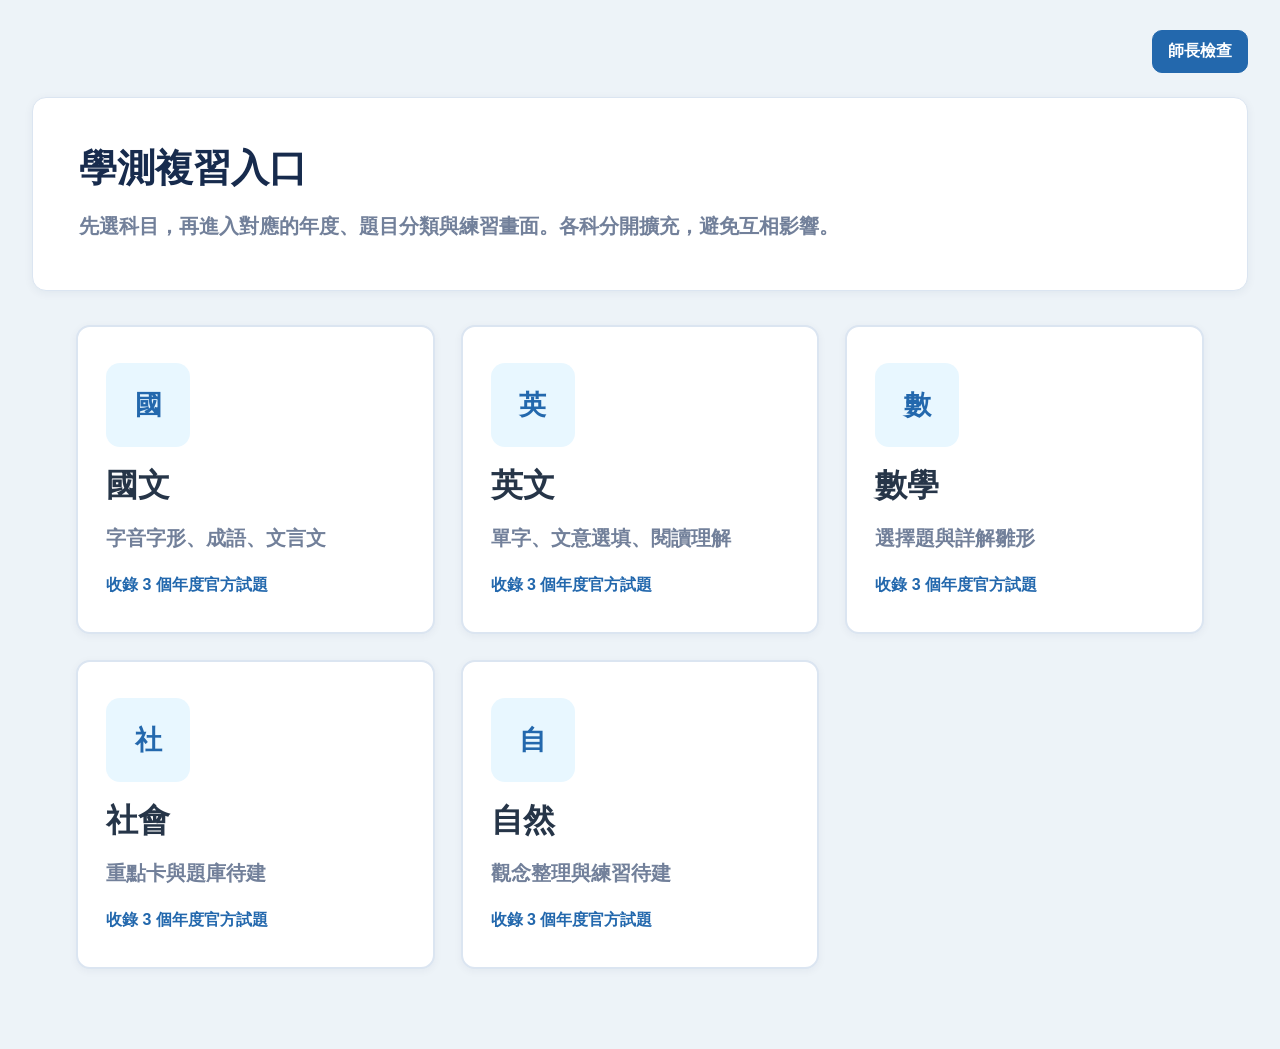
==== public/index.html @ d4966f6a "Add 114 Math A answer card" ====
<!DOCTYPE html>
<html lang="zh-TW">
<head>
  <meta charset="UTF-8">
  <meta name="viewport" content="width=device-width, initial-scale=1.0">
  <title>高三學測歷屆考題</title>
  <link rel="icon" href="data:,">
  <link rel="stylesheet" href="../src/style.css?v=20260713a">
</head>
<body>
  <main class="app-shell">
    <nav class="top-actions" aria-label="頁面操作">
      <button id="homeButton" type="button">首頁</button>
      <button id="backButton" type="button">上一頁</button>
      <button id="teacherButton" type="button">師長檢查</button>
    </nav>

    <section class="screen-card">
      <header class="screen-header" id="screenHeader"></header>
      <section class="screen-body" id="screenBody"></section>
    </section>
  </main>

  <script src="../src/exam-files.js?v=20260710c"></script>
  <script src="../src/question-bank/115-chinese.js?v=20260710c"></script>
  <script src="../src/question-bank/114-chinese.js?v=20260710c"></script>
  <script src="../src/question-bank/113-chinese.js?v=20260713a"></script>
  <script src="../src/question-bank/113-english.js?v=20260710c"></script>
  <script src="../src/question-bank/114-english.js?v=20260710c"></script>
  <script src="../src/question-bank/115-english.js?v=20260713a"></script>
  <script src="../src/question-bank/115-matha.js?v=20260710c"></script>
  <script src="../src/question-bank/114-matha.js?v=20260713a"></script>
  <script src="../src/question-bank/115-social.js?v=20260710c"></script>
  <script src="../src/question-bank/115-natural.js?v=20260710c"></script>
  <script src="../src/app.js?v=20260710c"></script>
</body>
</html>
---- src/style.css ----
:root {
  --ink: #172b4d;
  --text: #263548;
  --muted: #72809a;
  --blue: #2368ad;
  --blue-light: #e8f7ff;
  --blue-line: #7bc7f7;
  --line: #dbe5f1;
  --panel: #ffffff;
  --bg: #edf3f8;
  --green: #087f5b;
  --red: #b42318;
  --red-bg: #fff1f0;
}

* {
  box-sizing: border-box;
}

body {
  margin: 0;
  min-height: 100vh;
  background: var(--bg);
  color: var(--text);
  font-family: -apple-system, BlinkMacSystemFont, "Segoe UI", "Noto Sans TC", sans-serif;
}

button,
input {
  font: inherit;
}

button {
  cursor: pointer;
}

.app-shell {
  width: min(1580px, calc(100% - 64px));
  margin: 20px auto 40px;
}

.top-actions {
  position: sticky;
  top: 0;
  z-index: 30;
  display: flex;
  justify-content: flex-end;
  gap: 10px;
  margin-bottom: 14px;
  padding: 10px 0;
  background: var(--bg);
}

.top-actions button,
.primary-btn,
.secondary-btn {
  border-radius: 10px;
  border: 1px solid var(--line);
  background: white;
  color: var(--ink);
  padding: 10px 15px;
  font-weight: 900;
}

#teacherButton,
.primary-btn {
  border-color: var(--blue);
  background: var(--blue);
  color: white;
}

.screen-card {
  min-height: calc(100vh - 80px);
}

.screen-header {
  background: var(--panel);
  border: 1px solid var(--line);
  border-radius: 14px;
  box-shadow: 0 2px 10px rgba(23, 43, 77, 0.06);
  padding: 48px 46px;
  margin-bottom: 34px;
}

.screen-header h1 {
  margin: 0 0 20px;
  color: var(--ink);
  font-size: clamp(2rem, 3vw, 2.85rem);
  line-height: 1.15;
  font-weight: 950;
  letter-spacing: 0;
}

.screen-header p {
  margin: 0;
  color: var(--muted);
  font-size: clamp(1.1rem, 1.6vw, 1.55rem);
  line-height: 1.55;
  font-weight: 750;
}

.screen-body {
  padding: 0 44px 40px;
}

.breadcrumb {
  color: var(--muted);
  font-weight: 850;
  margin-bottom: 18px;
}

.entry-grid {
  display: grid;
  gap: 26px;
}

.entry-grid.subjects {
  grid-template-columns: repeat(3, minmax(260px, 1fr));
}

.entry-grid.years,
.entry-grid.categories {
  grid-template-columns: repeat(3, minmax(240px, 1fr));
}

.entry-card {
  min-height: 282px;
  text-align: left;
  display: grid;
  align-content: start;
  gap: 20px;
  border: 2px solid var(--line);
  border-radius: 14px;
  background: white;
  box-shadow: 0 2px 8px rgba(23, 43, 77, 0.05);
  padding: 36px 28px;
}

.entry-card:hover,
.entry-card:focus {
  outline: none;
  border-color: var(--blue-line);
  background: #f9fdff;
  box-shadow: 0 8px 22px rgba(35, 104, 173, 0.12);
}

.card-icon {
  width: 84px;
  height: 84px;
  display: grid;
  place-items: center;
  border-radius: 14px;
  background: var(--blue-light);
  color: var(--blue);
  font-size: 1.7rem;
  font-weight: 950;
}

.entry-card strong {
  color: var(--text);
  font-size: 2rem;
  line-height: 1.15;
  font-weight: 950;
}

.entry-card span:not(.card-icon),
.entry-card small {
  color: var(--muted);
  font-size: 1.25rem;
  line-height: 1.45;
  font-weight: 750;
}

.entry-card small {
  align-self: end;
  color: var(--blue);
  font-size: 1rem;
}

.source-strip {
  margin-top: 28px;
}

.source-strip h2 {
  margin: 0 0 12px;
  color: var(--ink);
  font-size: 1.25rem;
}

.pdf-grid {
  display: grid;
  grid-template-columns: repeat(auto-fit, minmax(220px, 1fr));
  gap: 12px;
}

.pdf-card {
  display: grid;
  gap: 6px;
  border: 1px solid var(--line);
  border-radius: 10px;
  background: white;
  padding: 14px;
  color: inherit;
  text-decoration: none;
}

.pdf-card span {
  color: var(--blue);
  font-weight: 900;
  font-size: 0.82rem;
}

.pdf-card strong {
  color: var(--text);
  font-size: 0.96rem;
  line-height: 1.35;
}

.pdf-card small {
  color: var(--muted);
  font-weight: 800;
}

.question-list,
.report-list,
.wrong-list,
.manual-list {
  display: grid;
  gap: 16px;
}

.question-card,
.visual-question-group,
.result-panel,
.stat-card,
.report-row,
.empty {
  border: 1px solid var(--line);
  border-radius: 14px;
  background: white;
  box-shadow: 0 2px 8px rgba(23, 43, 77, 0.05);
}

.question-card {
  margin: 0;
  padding: 22px;
}

.visual-question-group {
  padding: 22px;
}

.visual-answer-layout {
  display: grid;
  grid-template-columns: minmax(0, 1fr) minmax(230px, 300px);
  gap: 18px;
  align-items: start;
}

.visual-group-header {
  display: flex;
  justify-content: space-between;
  align-items: baseline;
  gap: 14px;
  margin-bottom: 14px;
}

.visual-group-header h2 {
  margin: 0;
  color: var(--ink);
  font-size: 1.25rem;
}

.visual-group-header span {
  color: var(--muted);
  font-weight: 850;
}

.official-image-list {
  display: grid;
  gap: 14px;
}

.official-page-image {
  width: 100%;
  height: auto;
  display: block;
  border: 1px solid var(--line);
  border-radius: 10px;
  background: white;
}

.answer-card {
  position: sticky;
  top: 72px;
  border: 1px solid var(--line);
  border-radius: 12px;
  background: #f8fbff;
  padding: 16px;
}

.answer-card h3 {
  margin: 0 0 12px;
  color: var(--ink);
  font-size: 1.1rem;
}

.answer-row {
  display: grid;
  gap: 9px;
  align-items: center;
  border-top: 1px solid var(--line);
  padding: 12px 0;
}

.answer-row:first-of-type {
  border-top: 0;
}

.answer-row > strong {
  color: var(--blue);
  font-size: 1.15rem;
}

.answer-options {
  display: grid;
  grid-template-columns: repeat(auto-fit, minmax(48px, 1fr));
  gap: 8px;
}

.answer-options label {
  display: inline-flex;
  align-items: center;
  justify-content: center;
  gap: 6px;
  border: 1px solid var(--line);
  border-radius: 999px;
  background: white;
  padding: 7px 12px;
  color: var(--text);
  font-weight: 900;
}

.answer-row-written {
  gap: 10px;
}

.written-answer {
  display: grid;
  gap: 8px;
}

.written-answer span {
  color: var(--muted);
  font-size: 0.9rem;
  font-weight: 850;
}

.written-answer textarea {
  width: 100%;
  min-height: 108px;
  resize: vertical;
  border: 1px solid var(--line);
  border-radius: 10px;
  background: white;
  color: var(--text);
  padding: 10px;
  font: inherit;
  line-height: 1.45;
}

.question-card legend {
  color: var(--blue);
  font-size: 1.05rem;
  font-weight: 950;
  padding: 0 8px;
}

.question-card p {
  margin: 4px 0 18px;
  color: var(--text);
  font-size: 1.2rem;
  line-height: 1.55;
  font-weight: 850;
  overflow-wrap: anywhere;
}

.official-question {
  margin: 4px 0 18px;
  color: var(--text);
  font-family: inherit;
  font-size: 1.02rem;
  line-height: 1.72;
  font-weight: 720;
  white-space: pre-wrap;
  word-break: break-word;
}

.option-list {
  display: grid;
  grid-template-columns: repeat(2, minmax(180px, 1fr));
  gap: 10px;
}

.option-row {
  display: flex;
  gap: 10px;
  align-items: flex-start;
  border: 1px solid var(--line);
  border-radius: 10px;
  background: #fbfdff;
  color: var(--text);
  padding: 12px;
  font-size: 1rem;
  font-weight: 750;
}

.option-row input {
  margin-top: 5px;
}

.practice-actions {
  display: flex;
  gap: 12px;
  margin-top: 18px;
}

.result-panel {
  margin-top: 18px;
  padding: 20px;
}

.result-score {
  display: flex;
  align-items: baseline;
  gap: 14px;
  margin-bottom: 14px;
}

.result-score strong {
  color: var(--blue);
  font-size: 2rem;
}

.result-score span {
  color: var(--muted);
  font-weight: 850;
}

.wrong-card,
.manual-card {
  display: grid;
  gap: 6px;
  border-radius: 10px;
  padding: 14px;
  font-weight: 850;
}

.wrong-card {
  border: 1px solid #ffc9c9;
  background: var(--red-bg);
  color: var(--red);
}

.manual-card {
  border: 1px solid #b7dcff;
  background: #eef7ff;
  color: var(--blue);
}

.wrong-card strong,
.manual-card strong {
  color: var(--text);
}

.stats-grid {
  display: grid;
  grid-template-columns: repeat(3, 1fr);
  gap: 18px;
  margin-bottom: 22px;
}

.stat-card {
  display: grid;
  gap: 8px;
  padding: 24px;
}

.stat-card span {
  color: var(--muted);
  font-weight: 900;
}

.stat-card strong {
  color: var(--blue);
  font-size: 2.2rem;
  line-height: 1;
}

.stat-card small {
  color: var(--text);
  font-weight: 850;
}

.report-row {
  display: flex;
  justify-content: space-between;
  gap: 18px;
  align-items: center;
  padding: 18px;
}

.report-row div:first-child {
  display: grid;
  gap: 6px;
}

.report-row strong {
  color: var(--text);
  font-size: 1.05rem;
}

.report-row span {
  color: var(--muted);
  font-weight: 750;
}

.status-done,
.status-open {
  flex: 0 0 auto;
  border-radius: 999px;
  padding: 8px 12px;
  font-weight: 950;
}

.status-done {
  background: #e7f8f1;
  color: var(--green);
}

.status-open {
  background: #eef2f7;
  color: var(--muted);
}

.danger {
  margin-top: 18px;
  color: var(--red);
}

.empty {
  padding: 36px;
  color: var(--muted);
  font-weight: 850;
  text-align: center;
}

[hidden] {
  display: none !important;
}

@media (max-width: 1040px) {
  .entry-grid.subjects,
  .entry-grid.years,
  .entry-grid.categories,
  .stats-grid {
    grid-template-columns: repeat(2, minmax(220px, 1fr));
  }
}

@media (max-width: 920px) and (orientation: landscape) {
  .visual-answer-layout {
    grid-template-columns: minmax(0, 1fr) 220px;
  }

  .answer-card {
    top: 72px;
    padding: 12px;
  }

  .answer-options {
    grid-template-columns: repeat(2, minmax(44px, 1fr));
  }
}

@media (max-width: 720px) {
  .app-shell {
    width: min(100% - 28px, 680px);
    margin-top: 14px;
  }

  .top-actions,
  .practice-actions,
  .report-row,
  .result-score {
    display: grid;
  }

  .top-actions {
    padding: 8px 0;
  }

  .top-actions button,
  .primary-btn,
  .secondary-btn {
    width: 100%;
  }

  .screen-header {
    padding: 28px 22px;
    margin-bottom: 22px;
  }

  .screen-body {
    padding: 0 0 28px;
  }

  .entry-grid.subjects,
  .entry-grid.years,
  .entry-grid.categories,
  .stats-grid,
  .option-list,
  .visual-answer-layout {
    grid-template-columns: 1fr;
  }

  .answer-card {
    position: static;
  }

  .entry-card {
    min-height: 210px;
  }
}

@media (max-width: 720px) and (orientation: landscape) {
  .visual-answer-layout {
    grid-template-columns: minmax(0, 1fr) 210px;
  }

  .answer-card {
    position: sticky;
    top: 72px;
  }
}

/* ===== 英文題組 / 共用文章 / 字庫 / 圖片選項（build_113_english_questions 產出的題庫） ===== */
.exam-block {
  border: 1px solid var(--line);
  border-radius: 14px;
  background: var(--panel);
  padding: 16px;
  margin: 0 0 18px;
}

.exam-block-title {
  font-size: 1.05rem;
  font-weight: 900;
  color: var(--blue);
  padding: 4px 4px 12px;
  border-bottom: 2px solid var(--blue-line);
  margin-bottom: 14px;
}

.exam-shared {
  position: sticky;
  top: 72px;
  z-index: 3;
  max-height: 46vh;
  overflow: auto;
  background: var(--blue-light);
  border: 1px solid var(--blue-line);
  border-radius: 12px;
  padding: 14px 16px;
  margin-bottom: 16px;
}

.exam-passage {
  white-space: pre-wrap;
  line-height: 1.85;
  font-size: 1rem;
  color: var(--text);
}

.exam-passage .exam-blank {
  display: inline-block;
  min-width: 30px;
  text-align: center;
  padding: 0 5px;
  margin: 0 1px;
  font-weight: 800;
  color: var(--blue);
  border-bottom: 2px solid var(--blue);
}

.exam-bank {
  margin-top: 12px;
  padding-top: 10px;
  border-top: 1px dashed var(--blue-line);
  display: grid;
  grid-template-columns: repeat(auto-fill, minmax(160px, 1fr));
  gap: 4px 16px;
  font-size: 0.95rem;
}

.exam-bank-label {
  grid-column: 1 / -1;
  font-weight: 800;
  color: var(--blue);
}

.exam-bank b {
  color: var(--blue);
}

.exam-shared-scroll {
  overflow: auto;
}

.exam-passage-image {
  display: block;
  width: 100%;
  height: auto;
  border-radius: 8px;
}

.exam-questions {
  display: grid;
  gap: 14px;
}

.exam-question {
  border-radius: 12px;
}

.exam-multi-hint {
  color: var(--red);
  font-size: 0.85rem;
  font-weight: 800;
  margin-left: 6px;
}

.exam-stem {
  white-space: pre-wrap;
  overflow-wrap: anywhere;
}

.option-row span,
.question-card legend {
  overflow-wrap: anywhere;
}

.option-image-row {
  align-items: center;
}

.option-image-row .opt-key {
  font-weight: 900;
  color: var(--blue);
  min-width: 20px;
}

.option-image {
  width: min(260px, 70vw);
  height: auto;
  border: 1px solid var(--line);
  border-radius: 8px;
}

@media (max-width: 640px) {
  .exam-shared { max-height: 40vh; }
  .option-image { width: 80vw; }
  .exam-bank { grid-template-columns: 1fr 1fr; }
}

/* grid 子項 min-width:auto 會被長內容撐開，強制可縮，避免手機橫向溢出 */
.exam-block,
.exam-shared,
.exam-questions,
.exam-question,
.option-list {
  min-width: 0;
}

/* 圖片選項改為字母在上、圖片在下堆疊，圖片限縮在卡片內，避免手機溢出 */
.option-image-row {
  flex-direction: column;
  align-items: flex-start;
  gap: 8px;
}
.option-image {
  width: auto;
  max-width: 100%;
}
@media (max-width: 640px) {
  .option-image { width: auto; max-width: 100%; }
}

/* ===== 數學題（圖片題＋(1)-(5)選項＋選填數字格） ===== */
.exam-q-image {
  display: block;
  width: 100%;
  max-width: 720px;
  height: auto;
  border: 1px solid var(--line);
  border-radius: 8px;
  background: #fff;
  margin: 4px 0 14px;
}

/* (1)-(5) 選項改為橫向排列的方塊 */
.exam-question .option-list:has(.option-choice-num) {
  display: flex;
  flex-wrap: wrap;
  gap: 10px;
}
.option-choice-num {
  flex: 0 0 auto;
  min-width: 66px;
  justify-content: center;
  padding: 10px 14px;
}
.option-choice-num .k {
  font-weight: 800;
  color: var(--blue);
  font-size: 1.05rem;
}

/* 選填數字格 */
.fill-row {
  display: flex;
  flex-wrap: wrap;
  gap: 14px;
  margin-top: 6px;
}
.fill-box {
  display: flex;
  flex-direction: column;
  align-items: center;
  gap: 6px;
}
.fill-label {
  font-size: 0.85rem;
  color: var(--muted);
  font-weight: 700;
}
.fill-box input {
  width: 56px;
  height: 56px;
  text-align: center;
  font-size: 1.5rem;
  font-weight: 800;
  color: var(--ink);
  border: 2px solid var(--blue-line);
  border-radius: 10px;
  background: #fff;
}
.fill-box input:focus {
  outline: none;
  border-color: var(--blue);
  background: var(--blue-light);
}

/* 單欄 grid 欄寬綁定容器，避免寬圖（數學題目圖）把版面撐爆 */
.exam-questions {
  grid-template-columns: minmax(0, 1fr);
}

/* 外層作答表單 grid 欄寬也綁定容器（含寬圖時不外溢） */
.question-list {
  grid-template-columns: minmax(0, 1fr);
}

/* ===== 手寫題（列出題目，不作答） ===== */
.exam-handwritten {
  background: #fffdf3;
  border-color: #e6d9a8;
}
.handwritten-badge {
  display: inline-block;
  margin-left: 10px;
  padding: 2px 10px;
  border-radius: 999px;
  background: #f5e6b8;
  color: #7a5c00;
  font-size: 0.78rem;
  font-weight: 800;
  vertical-align: middle;
}
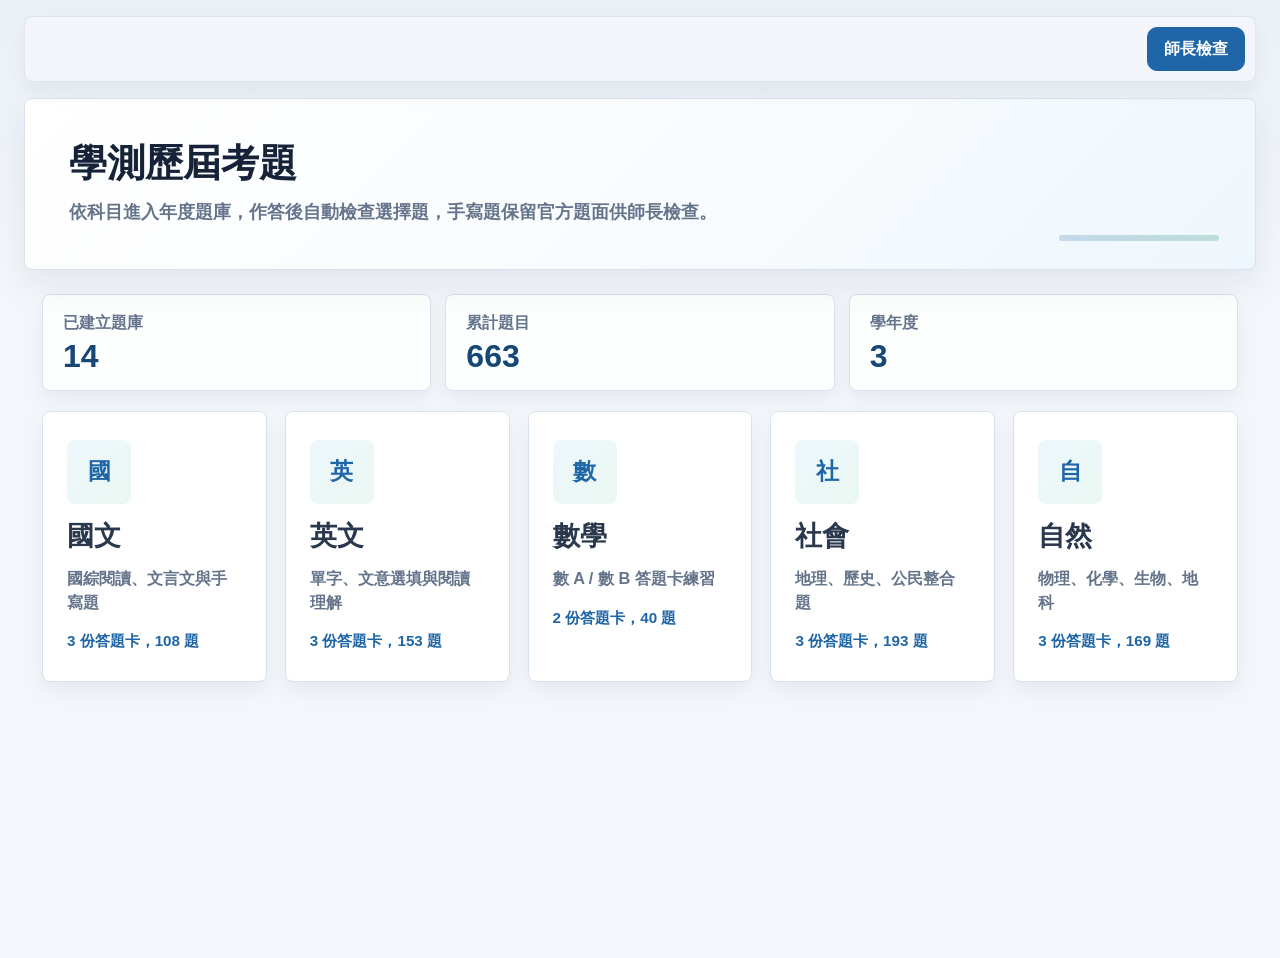
==== commit 7d1321be: "Polish quiz interface" ====
--- a/public/index.html
+++ b/public/index.html
@@ -5,7 +5,7 @@
   <meta name="viewport" content="width=device-width, initial-scale=1.0">
   <title>高三學測歷屆考題</title>
   <link rel="icon" href="data:,">
-  <link rel="stylesheet" href="../src/style.css?v=20260713a">
+  <link rel="stylesheet" href="../src/style.css?v=20260714b">
 </head>
 <body>
   <main class="app-shell">
@@ -31,7 +31,11 @@
   <script src="../src/question-bank/115-matha.js?v=20260710c"></script>
   <script src="../src/question-bank/114-matha.js?v=20260713a"></script>
   <script src="../src/question-bank/115-social.js?v=20260710c"></script>
+  <script src="../src/question-bank/114-social.js?v=20260713a"></script>
+  <script src="../src/question-bank/113-social.js?v=20260713a"></script>
+  <script src="../src/question-bank/113-natural.js?v=20260714a"></script>
+  <script src="../src/question-bank/114-natural.js?v=20260713a"></script>
   <script src="../src/question-bank/115-natural.js?v=20260710c"></script>
-  <script src="../src/app.js?v=20260710c"></script>
+  <script src="../src/app.js?v=20260714b"></script>
 </body>
 </html>
--- a/src/style.css
+++ b/src/style.css
@@ -1,16 +1,23 @@
 :root {
-  --ink: #172b4d;
-  --text: #263548;
-  --muted: #72809a;
-  --blue: #2368ad;
-  --blue-light: #e8f7ff;
-  --blue-line: #7bc7f7;
-  --line: #dbe5f1;
+  --ink: #152238;
+  --text: #29384d;
+  --muted: #65748b;
+  --blue: #1f66a8;
+  --blue-dark: #154876;
+  --blue-light: #eef7fd;
+  --blue-line: #8bc5ef;
+  --line: #d8e2ee;
   --panel: #ffffff;
-  --bg: #edf3f8;
+  --bg: #f3f6fa;
   --green: #087f5b;
+  --green-light: #eaf8f2;
+  --amber: #a16207;
+  --amber-light: #fff7df;
   --red: #b42318;
   --red-bg: #fff1f0;
+  --shadow: 0 14px 36px rgba(21, 34, 56, 0.08);
+  --shadow-soft: 0 8px 20px rgba(21, 34, 56, 0.06);
+  --radius: 8px;
 }
 
 * {
@@ -20,7 +27,9 @@
 body {
   margin: 0;
   min-height: 100vh;
-  background: var(--bg);
+  background:
+    linear-gradient(180deg, #eaf1f7 0, var(--bg) 260px),
+    var(--bg);
   color: var(--text);
   font-family: -apple-system, BlinkMacSystemFont, "Segoe UI", "Noto Sans TC", sans-serif;
 }
@@ -35,8 +44,8 @@
 }
 
 .app-shell {
-  width: min(1580px, calc(100% - 64px));
-  margin: 20px auto 40px;
+  width: min(1500px, calc(100% - 48px));
+  margin: 16px auto 40px;
 }
 
 .top-actions {
@@ -46,9 +55,13 @@
   display: flex;
   justify-content: flex-end;
   gap: 10px;
-  margin-bottom: 14px;
-  padding: 10px 0;
-  background: var(--bg);
+  margin-bottom: 16px;
+  padding: 10px;
+  background: rgba(243, 246, 250, 0.92);
+  border: 1px solid rgba(216, 226, 238, 0.8);
+  border-radius: var(--radius);
+  backdrop-filter: blur(12px);
+  box-shadow: var(--shadow-soft);
 }
 
 .top-actions button,
@@ -58,8 +71,9 @@
   border: 1px solid var(--line);
   background: white;
   color: var(--ink);
-  padding: 10px 15px;
+  padding: 10px 16px;
   font-weight: 900;
+  min-height: 44px;
 }
 
 #teacherButton,
@@ -74,48 +88,98 @@
 }
 
 .screen-header {
-  background: var(--panel);
-  border: 1px solid var(--line);
-  border-radius: 14px;
-  box-shadow: 0 2px 10px rgba(23, 43, 77, 0.06);
-  padding: 48px 46px;
-  margin-bottom: 34px;
+  position: relative;
+  overflow: hidden;
+  background: linear-gradient(135deg, #ffffff 0%, #f8fbfe 58%, #eef7fd 100%);
+  border: 1px solid var(--line);
+  border-radius: var(--radius);
+  box-shadow: var(--shadow);
+  padding: 42px 44px;
+  margin-bottom: 24px;
+}
+
+.screen-header::after {
+  content: "";
+  position: absolute;
+  right: 36px;
+  bottom: 28px;
+  width: 160px;
+  height: 6px;
+  border-radius: 999px;
+  background: linear-gradient(90deg, var(--blue), var(--green));
+  opacity: 0.22;
 }
 
 .screen-header h1 {
-  margin: 0 0 20px;
+  position: relative;
+  margin: 0 0 14px;
   color: var(--ink);
-  font-size: clamp(2rem, 3vw, 2.85rem);
+  font-size: clamp(2rem, 3vw, 2.65rem);
   line-height: 1.15;
   font-weight: 950;
   letter-spacing: 0;
 }
 
 .screen-header p {
+  position: relative;
   margin: 0;
   color: var(--muted);
-  font-size: clamp(1.1rem, 1.6vw, 1.55rem);
+  font-size: clamp(1rem, 1.4vw, 1.28rem);
   line-height: 1.55;
   font-weight: 750;
+  max-width: 980px;
 }
 
 .screen-body {
-  padding: 0 44px 40px;
+  padding: 0 18px 40px;
 }
 
 .breadcrumb {
   color: var(--muted);
   font-weight: 850;
-  margin-bottom: 18px;
+  margin-bottom: 16px;
+}
+
+.overview-strip,
+.practice-summary {
+  display: grid;
+  grid-template-columns: repeat(3, minmax(150px, 1fr));
+  gap: 14px;
+  margin-bottom: 20px;
+}
+
+.overview-strip article,
+.practice-summary article {
+  display: grid;
+  gap: 6px;
+  min-height: 96px;
+  border: 1px solid var(--line);
+  border-radius: var(--radius);
+  background: rgba(255, 255, 255, 0.88);
+  box-shadow: var(--shadow-soft);
+  padding: 18px 20px;
+}
+
+.overview-strip span,
+.practice-summary span {
+  color: var(--muted);
+  font-weight: 900;
+}
+
+.overview-strip strong,
+.practice-summary strong {
+  color: var(--blue-dark);
+  font-size: 2rem;
+  line-height: 1;
 }
 
 .entry-grid {
   display: grid;
-  gap: 26px;
+  gap: 18px;
 }
 
 .entry-grid.subjects {
-  grid-template-columns: repeat(3, minmax(260px, 1fr));
+  grid-template-columns: repeat(5, minmax(170px, 1fr));
 }
 
 .entry-grid.years,
@@ -124,16 +188,17 @@
 }
 
 .entry-card {
-  min-height: 282px;
+  min-height: 232px;
   text-align: left;
   display: grid;
   align-content: start;
-  gap: 20px;
-  border: 2px solid var(--line);
-  border-radius: 14px;
+  gap: 16px;
+  border: 1px solid var(--line);
+  border-radius: var(--radius);
   background: white;
-  box-shadow: 0 2px 8px rgba(23, 43, 77, 0.05);
-  padding: 36px 28px;
+  box-shadow: var(--shadow-soft);
+  padding: 28px 24px;
+  transition: transform 140ms ease, box-shadow 140ms ease, border-color 140ms ease;
 }
 
 .entry-card:hover,
@@ -141,24 +206,25 @@
   outline: none;
   border-color: var(--blue-line);
   background: #f9fdff;
-  box-shadow: 0 8px 22px rgba(35, 104, 173, 0.12);
+  box-shadow: 0 18px 34px rgba(31, 102, 168, 0.14);
+  transform: translateY(-2px);
 }
 
 .card-icon {
-  width: 84px;
-  height: 84px;
+  width: 64px;
+  height: 64px;
   display: grid;
   place-items: center;
-  border-radius: 14px;
-  background: var(--blue-light);
-  color: var(--blue);
+  border-radius: var(--radius);
+  background: linear-gradient(135deg, var(--blue-light), var(--green-light));
+  color: var(--blue);
+  font-size: 1.45rem;
+  font-weight: 950;
+}
+
+.entry-card strong {
+  color: var(--text);
   font-size: 1.7rem;
-  font-weight: 950;
-}
-
-.entry-card strong {
-  color: var(--text);
-  font-size: 2rem;
   line-height: 1.15;
   font-weight: 950;
 }
@@ -166,7 +232,7 @@
 .entry-card span:not(.card-icon),
 .entry-card small {
   color: var(--muted);
-  font-size: 1.25rem;
+  font-size: 1.02rem;
   line-height: 1.45;
   font-weight: 750;
 }
@@ -174,7 +240,7 @@
 .entry-card small {
   align-self: end;
   color: var(--blue);
-  font-size: 1rem;
+  font-size: 0.95rem;
 }
 
 .source-strip {
@@ -236,18 +302,18 @@
 .report-row,
 .empty {
   border: 1px solid var(--line);
-  border-radius: 14px;
+  border-radius: var(--radius);
   background: white;
-  box-shadow: 0 2px 8px rgba(23, 43, 77, 0.05);
+  box-shadow: var(--shadow-soft);
 }
 
 .question-card {
   margin: 0;
-  padding: 22px;
+  padding: 20px;
 }
 
 .visual-question-group {
-  padding: 22px;
+  padding: 20px;
 }
 
 .visual-answer-layout {
@@ -286,7 +352,7 @@
   height: auto;
   display: block;
   border: 1px solid var(--line);
-  border-radius: 10px;
+  border-radius: var(--radius);
   background: white;
 }
 
@@ -294,7 +360,7 @@
   position: sticky;
   top: 72px;
   border: 1px solid var(--line);
-  border-radius: 12px;
+  border-radius: var(--radius);
   background: #f8fbff;
   padding: 16px;
 }
@@ -336,7 +402,7 @@
   border: 1px solid var(--line);
   border-radius: 999px;
   background: white;
-  padding: 7px 12px;
+  padding: 8px 12px;
   color: var(--text);
   font-weight: 900;
 }
@@ -370,7 +436,7 @@
 }
 
 .question-card legend {
-  color: var(--blue);
+  color: var(--blue-dark);
   font-size: 1.05rem;
   font-weight: 950;
   padding: 0 8px;
@@ -398,7 +464,7 @@
 
 .option-list {
   display: grid;
-  grid-template-columns: repeat(2, minmax(180px, 1fr));
+  grid-template-columns: repeat(2, minmax(190px, 1fr));
   gap: 10px;
 }
 
@@ -407,27 +473,40 @@
   gap: 10px;
   align-items: flex-start;
   border: 1px solid var(--line);
-  border-radius: 10px;
+  border-radius: var(--radius);
   background: #fbfdff;
   color: var(--text);
-  padding: 12px;
+  padding: 13px 14px;
   font-size: 1rem;
   font-weight: 750;
+  min-height: 48px;
+  transition: border-color 120ms ease, background 120ms ease, box-shadow 120ms ease;
 }
 
 .option-row input {
   margin-top: 5px;
+  accent-color: var(--blue);
+}
+
+.option-row:hover,
+.option-row:focus-within {
+  border-color: var(--blue-line);
+  background: #f5fbff;
+  box-shadow: inset 0 0 0 1px rgba(139, 197, 239, 0.35);
 }
 
 .practice-actions {
   display: flex;
   gap: 12px;
   margin-top: 18px;
+  padding: 14px 0 4px;
 }
 
 .result-panel {
   margin-top: 18px;
-  padding: 20px;
+  padding: 22px;
+  border-color: #b9d8ef;
+  background: linear-gradient(135deg, #ffffff, #f2f9ff);
 }
 
 .result-score {
@@ -451,7 +530,7 @@
 .manual-card {
   display: grid;
   gap: 6px;
-  border-radius: 10px;
+  border-radius: var(--radius);
   padding: 14px;
   font-weight: 850;
 }
@@ -563,6 +642,8 @@
   .entry-grid.subjects,
   .entry-grid.years,
   .entry-grid.categories,
+  .overview-strip,
+  .practice-summary,
   .stats-grid {
     grid-template-columns: repeat(2, minmax(220px, 1fr));
   }
@@ -585,19 +666,28 @@
 
 @media (max-width: 720px) {
   .app-shell {
-    width: min(100% - 28px, 680px);
-    margin-top: 14px;
-  }
-
-  .top-actions,
+    width: min(100% - 20px, 680px);
+    margin-top: 10px;
+  }
+
   .practice-actions,
   .report-row,
   .result-score {
     display: grid;
   }
 
+  .practice-actions {
+    position: sticky;
+    bottom: 0;
+    z-index: 20;
+    background: linear-gradient(180deg, rgba(243, 246, 250, 0), rgba(243, 246, 250, 0.96) 22%);
+  }
+
   .top-actions {
-    padding: 8px 0;
+    display: grid;
+    grid-template-columns: repeat(3, 1fr);
+    padding: 8px;
+    gap: 8px;
   }
 
   .top-actions button,
@@ -607,8 +697,8 @@
   }
 
   .screen-header {
-    padding: 28px 22px;
-    margin-bottom: 22px;
+    padding: 26px 20px;
+    margin-bottom: 18px;
   }
 
   .screen-body {
@@ -618,6 +708,8 @@
   .entry-grid.subjects,
   .entry-grid.years,
   .entry-grid.categories,
+  .overview-strip,
+  .practice-summary,
   .stats-grid,
   .option-list,
   .visual-answer-layout {
@@ -629,7 +721,8 @@
   }
 
   .entry-card {
-    min-height: 210px;
+    min-height: 176px;
+    padding: 22px 20px;
   }
 }
 
@@ -647,8 +740,9 @@
 /* ===== 英文題組 / 共用文章 / 字庫 / 圖片選項（build_113_english_questions 產出的題庫） ===== */
 .exam-block {
   border: 1px solid var(--line);
-  border-radius: 14px;
+  border-radius: var(--radius);
   background: var(--panel);
+  box-shadow: var(--shadow-soft);
   padding: 16px;
   margin: 0 0 18px;
 }
@@ -656,9 +750,9 @@
 .exam-block-title {
   font-size: 1.05rem;
   font-weight: 900;
-  color: var(--blue);
+  color: var(--blue-dark);
   padding: 4px 4px 12px;
-  border-bottom: 2px solid var(--blue-line);
+  border-bottom: 1px solid var(--line);
   margin-bottom: 14px;
 }
 
@@ -668,11 +762,12 @@
   z-index: 3;
   max-height: 46vh;
   overflow: auto;
-  background: var(--blue-light);
+  background: #f8fbff;
   border: 1px solid var(--blue-line);
-  border-radius: 12px;
+  border-radius: var(--radius);
   padding: 14px 16px;
   margin-bottom: 16px;
+  box-shadow: 0 10px 24px rgba(31, 102, 168, 0.10);
 }
 
 .exam-passage {
@@ -721,7 +816,7 @@
   display: block;
   width: 100%;
   height: auto;
-  border-radius: 8px;
+  border-radius: var(--radius);
 }
 
 .exam-questions {
@@ -730,7 +825,8 @@
 }
 
 .exam-question {
-  border-radius: 12px;
+  border-radius: var(--radius);
+  border-color: #d9e5f0;
 }
 
 .exam-multi-hint {
@@ -764,7 +860,7 @@
   width: min(260px, 70vw);
   height: auto;
   border: 1px solid var(--line);
-  border-radius: 8px;
+  border-radius: var(--radius);
 }
 
 @media (max-width: 640px) {
@@ -800,12 +896,13 @@
 .exam-q-image {
   display: block;
   width: 100%;
-  max-width: 720px;
+  max-width: 780px;
   height: auto;
   border: 1px solid var(--line);
-  border-radius: 8px;
+  border-radius: var(--radius);
   background: #fff;
   margin: 4px 0 14px;
+  box-shadow: 0 8px 22px rgba(21, 34, 56, 0.06);
 }
 
 /* (1)-(5) 選項改為橫向排列的方塊 */
@@ -816,9 +913,9 @@
 }
 .option-choice-num {
   flex: 0 0 auto;
-  min-width: 66px;
+  min-width: 76px;
   justify-content: center;
-  padding: 10px 14px;
+  padding: 12px 16px;
 }
 .option-choice-num .k {
   font-weight: 800;
@@ -852,7 +949,7 @@
   font-weight: 800;
   color: var(--ink);
   border: 2px solid var(--blue-line);
-  border-radius: 10px;
+  border-radius: var(--radius);
   background: #fff;
 }
 .fill-box input:focus {
@@ -873,17 +970,87 @@
 
 /* ===== 手寫題（列出題目，不作答） ===== */
 .exam-handwritten {
-  background: #fffdf3;
-  border-color: #e6d9a8;
+  background: var(--amber-light);
+  border-color: #ead28b;
 }
 .handwritten-badge {
   display: inline-block;
   margin-left: 10px;
-  padding: 2px 10px;
+  padding: 3px 10px;
   border-radius: 999px;
-  background: #f5e6b8;
-  color: #7a5c00;
+  background: #f5e2a6;
+  color: var(--amber);
   font-size: 0.78rem;
   font-weight: 800;
   vertical-align: middle;
 }
+
+@media (min-width: 1180px) {
+  .question-list {
+    gap: 20px;
+  }
+
+  .exam-block {
+    padding: 20px;
+  }
+
+  .exam-shared-scroll {
+    display: grid;
+    justify-items: center;
+  }
+
+  .exam-passage-image {
+    max-width: 980px;
+  }
+}
+
+@media (max-width: 520px) {
+  .top-actions button,
+  .primary-btn,
+  .secondary-btn {
+    padding: 10px 8px;
+    font-size: 0.92rem;
+  }
+
+  .screen-header h1 {
+    font-size: 1.8rem;
+  }
+
+  .screen-header p {
+    font-size: 0.98rem;
+  }
+
+  .overview-strip article,
+  .practice-summary article {
+    min-height: 78px;
+    padding: 14px;
+  }
+
+  .overview-strip strong,
+  .practice-summary strong {
+    font-size: 1.55rem;
+  }
+
+  .card-icon {
+    width: 54px;
+    height: 54px;
+  }
+
+  .entry-card strong {
+    font-size: 1.45rem;
+  }
+
+  .exam-shared {
+    top: 62px;
+    max-height: 42vh;
+    padding: 10px;
+  }
+
+  .question-card {
+    padding: 16px;
+  }
+
+  .option-row {
+    padding: 12px;
+  }
+}
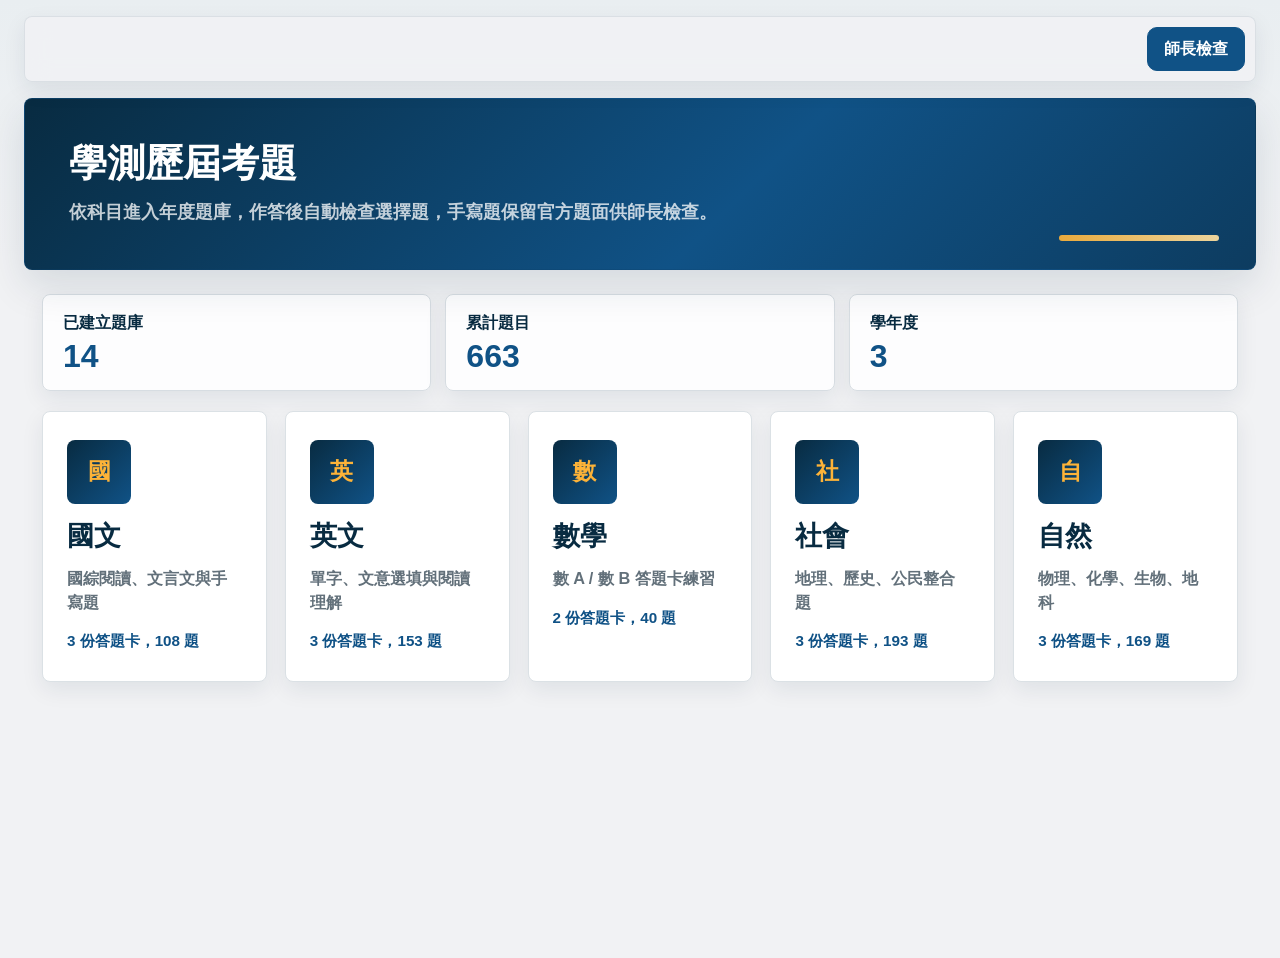
==== commit b241c1a3: "Apply premium color palette" ====
--- a/public/index.html
+++ b/public/index.html
@@ -5,7 +5,7 @@
   <meta name="viewport" content="width=device-width, initial-scale=1.0">
   <title>高三學測歷屆考題</title>
   <link rel="icon" href="data:,">
-  <link rel="stylesheet" href="../src/style.css?v=20260714b">
+  <link rel="stylesheet" href="../src/style.css?v=20260714c">
 </head>
 <body>
   <main class="app-shell">
--- a/src/style.css
+++ b/src/style.css
@@ -1,22 +1,24 @@
 :root {
-  --ink: #152238;
-  --text: #29384d;
-  --muted: #65748b;
-  --blue: #1f66a8;
-  --blue-dark: #154876;
-  --blue-light: #eef7fd;
-  --blue-line: #8bc5ef;
-  --line: #d8e2ee;
+  --ink: #082b41;
+  --text: #171d1d;
+  --muted: #62707a;
+  --blue: #105286;
+  --blue-dark: #082b41;
+  --blue-light: #e9f3f8;
+  --blue-line: #7eafcf;
+  --line: #d7dde2;
   --panel: #ffffff;
-  --bg: #f3f6fa;
-  --green: #087f5b;
-  --green-light: #eaf8f2;
-  --amber: #a16207;
-  --amber-light: #fff7df;
+  --bg: #f1f2f4;
+  --green: #0f6b61;
+  --green-light: #e8f2ef;
+  --amber: #b97400;
+  --amber-strong: #fdb338;
+  --amber-light: #fff5db;
+  --dark: #171d1d;
   --red: #b42318;
   --red-bg: #fff1f0;
-  --shadow: 0 14px 36px rgba(21, 34, 56, 0.08);
-  --shadow-soft: 0 8px 20px rgba(21, 34, 56, 0.06);
+  --shadow: 0 16px 40px rgba(8, 43, 65, 0.12);
+  --shadow-soft: 0 8px 22px rgba(8, 43, 65, 0.08);
   --radius: 8px;
 }
 
@@ -28,7 +30,7 @@
   margin: 0;
   min-height: 100vh;
   background:
-    linear-gradient(180deg, #eaf1f7 0, var(--bg) 260px),
+    linear-gradient(180deg, #e9eef1 0, var(--bg) 260px),
     var(--bg);
   color: var(--text);
   font-family: -apple-system, BlinkMacSystemFont, "Segoe UI", "Noto Sans TC", sans-serif;
@@ -57,8 +59,8 @@
   gap: 10px;
   margin-bottom: 16px;
   padding: 10px;
-  background: rgba(243, 246, 250, 0.92);
-  border: 1px solid rgba(216, 226, 238, 0.8);
+  background: rgba(241, 242, 244, 0.94);
+  border: 1px solid rgba(215, 221, 226, 0.86);
   border-radius: var(--radius);
   backdrop-filter: blur(12px);
   box-shadow: var(--shadow-soft);
@@ -90,8 +92,8 @@
 .screen-header {
   position: relative;
   overflow: hidden;
-  background: linear-gradient(135deg, #ffffff 0%, #f8fbfe 58%, #eef7fd 100%);
-  border: 1px solid var(--line);
+  background: linear-gradient(135deg, var(--blue-dark) 0%, var(--blue) 58%, #0d3c60 100%);
+  border: 1px solid rgba(16, 82, 134, 0.35);
   border-radius: var(--radius);
   box-shadow: var(--shadow);
   padding: 42px 44px;
@@ -106,14 +108,14 @@
   width: 160px;
   height: 6px;
   border-radius: 999px;
-  background: linear-gradient(90deg, var(--blue), var(--green));
-  opacity: 0.22;
+  background: linear-gradient(90deg, var(--amber-strong), #ffe1a1);
+  opacity: 0.92;
 }
 
 .screen-header h1 {
   position: relative;
   margin: 0 0 14px;
-  color: var(--ink);
+  color: #ffffff;
   font-size: clamp(2rem, 3vw, 2.65rem);
   line-height: 1.15;
   font-weight: 950;
@@ -123,7 +125,7 @@
 .screen-header p {
   position: relative;
   margin: 0;
-  color: var(--muted);
+  color: rgba(255, 255, 255, 0.76);
   font-size: clamp(1rem, 1.4vw, 1.28rem);
   line-height: 1.55;
   font-weight: 750;
@@ -162,13 +164,13 @@
 
 .overview-strip span,
 .practice-summary span {
-  color: var(--muted);
+  color: var(--blue-dark);
   font-weight: 900;
 }
 
 .overview-strip strong,
 .practice-summary strong {
-  color: var(--blue-dark);
+  color: var(--blue);
   font-size: 2rem;
   line-height: 1;
 }
@@ -193,7 +195,7 @@
   display: grid;
   align-content: start;
   gap: 16px;
-  border: 1px solid var(--line);
+  border: 1px solid #dbe1e5;
   border-radius: var(--radius);
   background: white;
   box-shadow: var(--shadow-soft);
@@ -205,8 +207,8 @@
 .entry-card:focus {
   outline: none;
   border-color: var(--blue-line);
-  background: #f9fdff;
-  box-shadow: 0 18px 34px rgba(31, 102, 168, 0.14);
+  background: #fffdf8;
+  box-shadow: 0 18px 34px rgba(253, 179, 56, 0.20);
   transform: translateY(-2px);
 }
 
@@ -216,14 +218,14 @@
   display: grid;
   place-items: center;
   border-radius: var(--radius);
-  background: linear-gradient(135deg, var(--blue-light), var(--green-light));
-  color: var(--blue);
+  background: linear-gradient(135deg, var(--blue-dark), var(--blue));
+  color: var(--amber-strong);
   font-size: 1.45rem;
   font-weight: 950;
 }
 
 .entry-card strong {
-  color: var(--text);
+  color: var(--blue-dark);
   font-size: 1.7rem;
   line-height: 1.15;
   font-weight: 950;
@@ -491,7 +493,7 @@
 .option-row:hover,
 .option-row:focus-within {
   border-color: var(--blue-line);
-  background: #f5fbff;
+  background: #fffaf0;
   box-shadow: inset 0 0 0 1px rgba(139, 197, 239, 0.35);
 }
 
@@ -505,8 +507,8 @@
 .result-panel {
   margin-top: 18px;
   padding: 22px;
-  border-color: #b9d8ef;
-  background: linear-gradient(135deg, #ffffff, #f2f9ff);
+  border-color: #f1c46c;
+  background: linear-gradient(135deg, #ffffff, #fff7e7);
 }
 
 .result-score {
@@ -517,7 +519,7 @@
 }
 
 .result-score strong {
-  color: var(--blue);
+  color: var(--blue-dark);
   font-size: 2rem;
 }
 
@@ -542,8 +544,8 @@
 }
 
 .manual-card {
-  border: 1px solid #b7dcff;
-  background: #eef7ff;
+  border: 1px solid #b7d4e5;
+  background: #edf6fb;
   color: var(--blue);
 }
 
@@ -613,12 +615,12 @@
 }
 
 .status-done {
-  background: #e7f8f1;
+  background: var(--green-light);
   color: var(--green);
 }
 
 .status-open {
-  background: #eef2f7;
+  background: #eef0f1;
   color: var(--muted);
 }
 
@@ -767,7 +769,7 @@
   border-radius: var(--radius);
   padding: 14px 16px;
   margin-bottom: 16px;
-  box-shadow: 0 10px 24px rgba(31, 102, 168, 0.10);
+  box-shadow: 0 10px 24px rgba(8, 43, 65, 0.12);
 }
 
 .exam-passage {
@@ -971,15 +973,15 @@
 /* ===== 手寫題（列出題目，不作答） ===== */
 .exam-handwritten {
   background: var(--amber-light);
-  border-color: #ead28b;
+  border-color: #f1cf82;
 }
 .handwritten-badge {
   display: inline-block;
   margin-left: 10px;
   padding: 3px 10px;
   border-radius: 999px;
-  background: #f5e2a6;
-  color: var(--amber);
+  background: var(--amber-strong);
+  color: var(--dark);
   font-size: 0.78rem;
   font-weight: 800;
   vertical-align: middle;
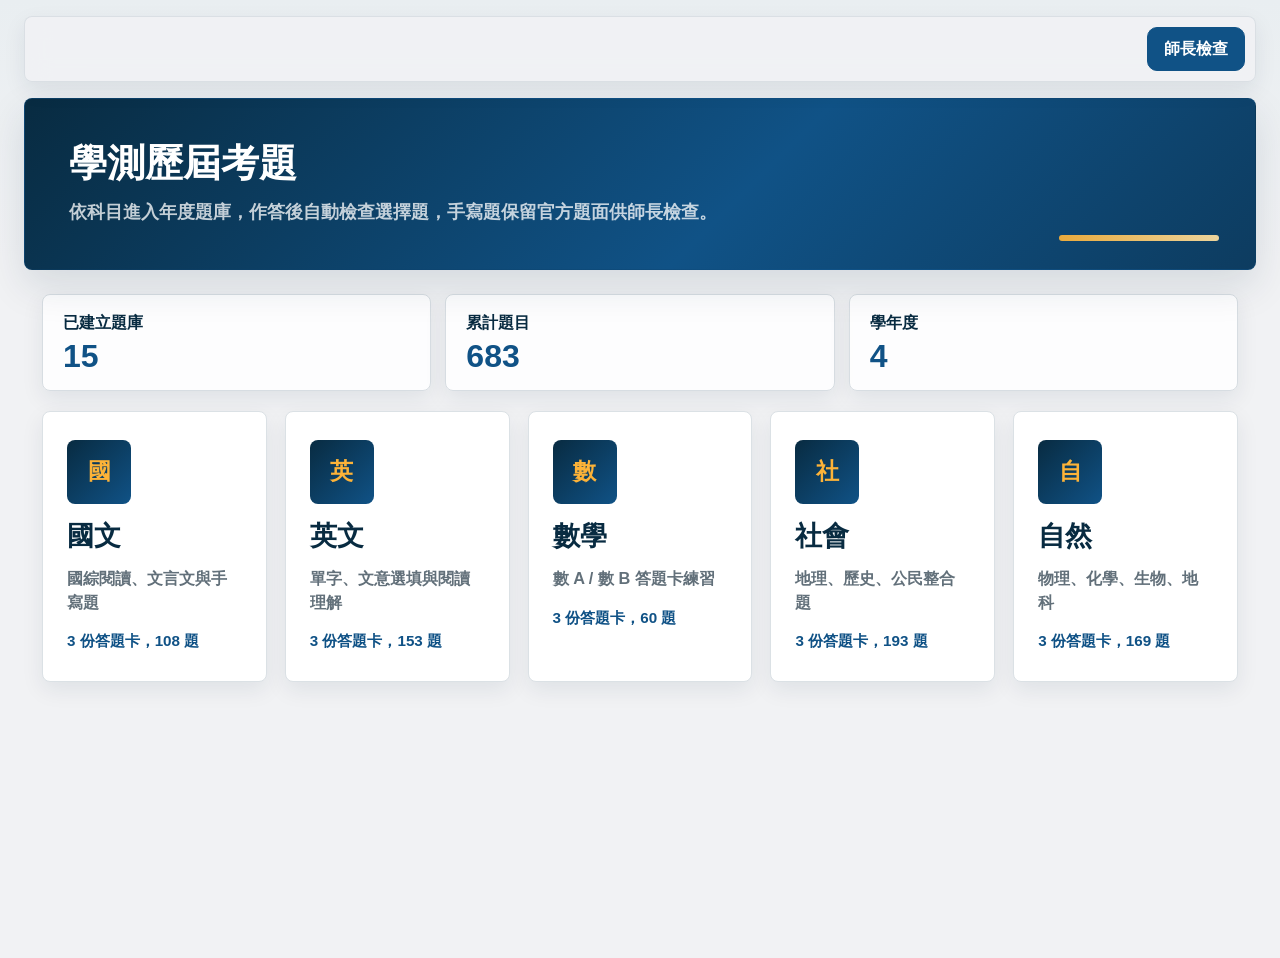
==== commit 8980246d: "新增 113 全國一模數學答題卡（20題＋錯題解析），並接入離線 KaTeX 與人機協同裁圖台 - 答題卡：113 全國一模數學 19 題可作答（單選6/多選6/選填5/題組2）＋手寫題1，公式 La" ====
--- a/public/index.html
+++ b/public/index.html
@@ -5,6 +5,7 @@
   <meta name="viewport" content="width=device-width, initial-scale=1.0">
   <title>高三學測歷屆考題</title>
   <link rel="icon" href="data:,">
+  <link rel="stylesheet" href="vendor/katex/katex.min.css?v=0181">
   <link rel="stylesheet" href="../src/style.css?v=20260714c">
 </head>
 <body>
@@ -23,6 +24,7 @@
 
   <script src="../src/exam-files.js?v=20260710c"></script>
   <script src="../src/question-bank/115-chinese.js?v=20260710c"></script>
+  <script src="../src/question-bank/113一模-數學.js?v=2"></script>
   <script src="../src/question-bank/114-chinese.js?v=20260710c"></script>
   <script src="../src/question-bank/113-chinese.js?v=20260713a"></script>
   <script src="../src/question-bank/113-english.js?v=20260710c"></script>
@@ -36,6 +38,9 @@
   <script src="../src/question-bank/113-natural.js?v=20260714a"></script>
   <script src="../src/question-bank/114-natural.js?v=20260713a"></script>
   <script src="../src/question-bank/115-natural.js?v=20260710c"></script>
+  <script src="vendor/katex/katex.min.js?v=0181"></script>
+  <script src="vendor/katex/contrib/mhchem.min.js?v=0181"></script>
+  <script src="vendor/katex/contrib/auto-render.min.js?v=0181"></script>
   <script src="../src/app.js?v=20260714b"></script>
 </body>
 </html>
--- a/src/style.css
+++ b/src/style.css
@@ -554,6 +554,44 @@
   color: var(--text);
 }
 
+.wrong-card .explain {
+  margin-top: 10px;
+  border-top: 1px dashed #ffc9c9;
+  padding-top: 8px;
+}
+
+.wrong-card .explain summary {
+  cursor: pointer;
+  font-weight: 600;
+  color: var(--text);
+  list-style: none;
+}
+
+.wrong-card .explain summary::before {
+  content: "▸ ";
+}
+
+.wrong-card .explain[open] summary::before {
+  content: "▾ ";
+}
+
+.wrong-card .explain-body {
+  margin-top: 8px;
+  color: var(--text);
+  line-height: 1.7;
+  font-size: 0.95rem;
+  overflow-x: auto;
+}
+
+.wrong-card .explain-image {
+  display: block;
+  max-width: 100%;
+  margin-top: 6px;
+  background: #fff;
+  border: 1px solid #eee;
+  border-radius: 6px;
+}
+
 .stats-grid {
   display: grid;
   grid-template-columns: repeat(3, 1fr);
